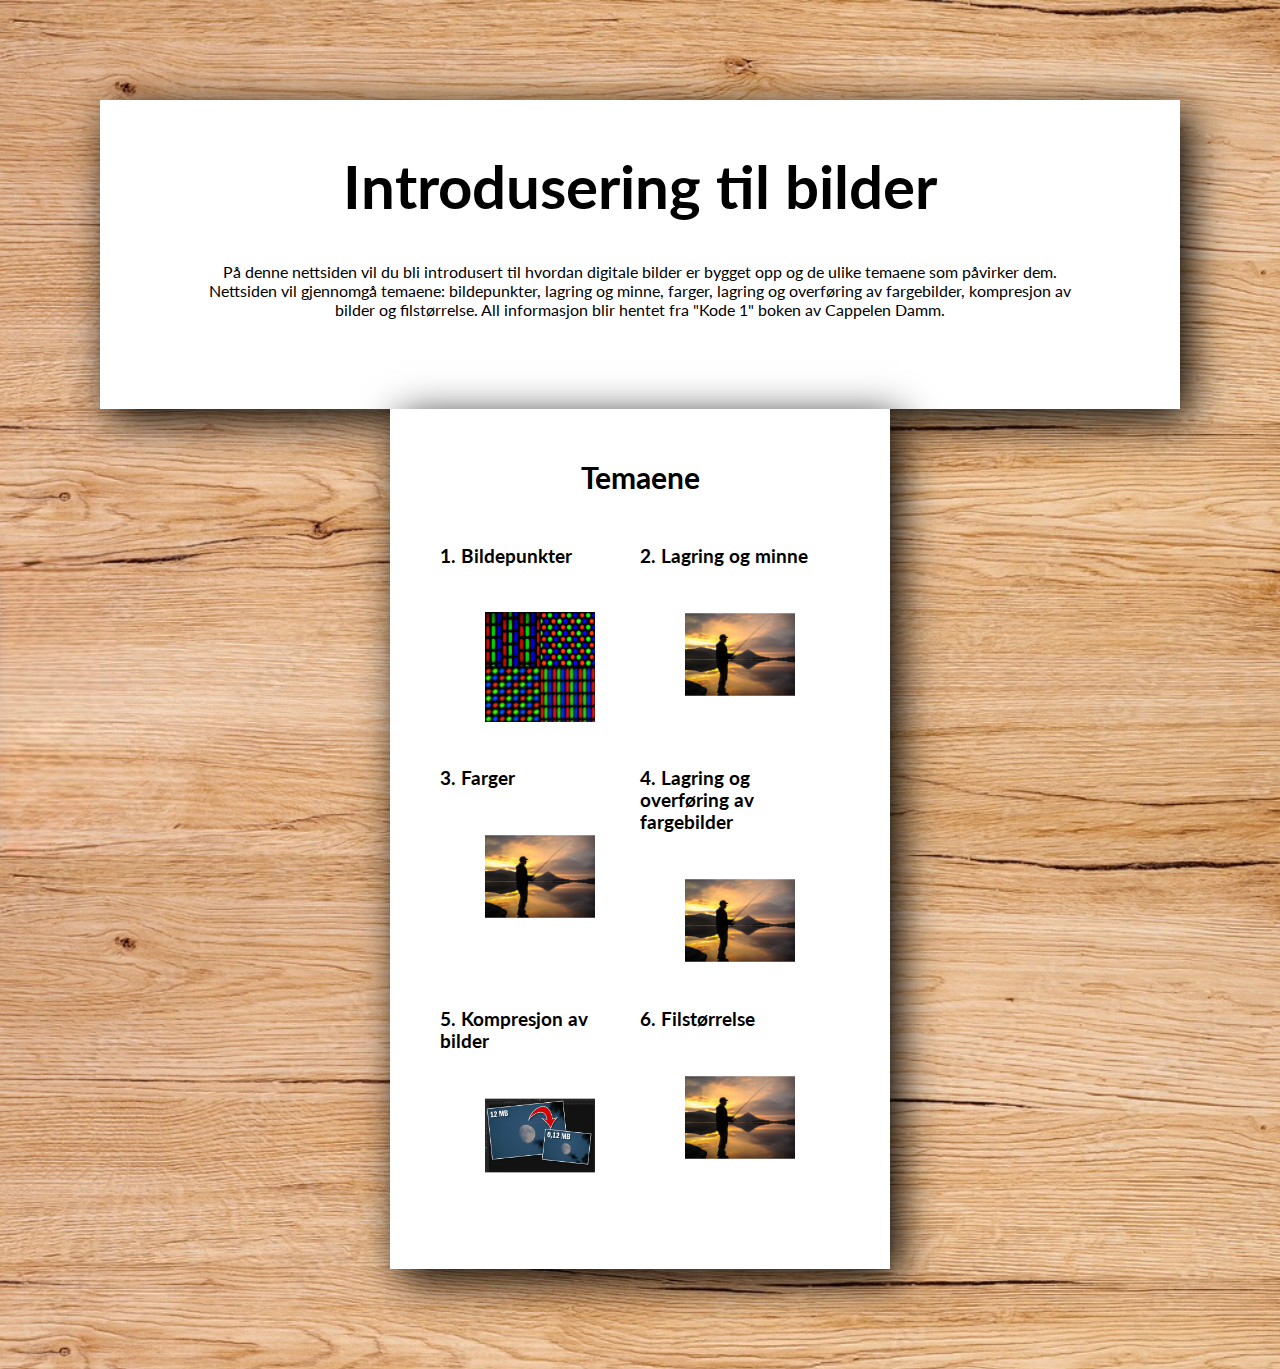
==== index.html @ dbbc94f3 "prøvde på grid" ====
<!DOCTYPE html>
<html lang="en">

<head>
    <meta charset="UTF-8">
    <meta name="viewport" content="width=device-width, initial-scale=1.0">
    <title>Introdusering til bilder</title>

    <link rel="stylesheet" href="Prosjekt.css">
    <link rel="stylesheet" href="stylesheet.css">
    <link rel="preconnect" href="https://fonts.googleapis.com">
    <link rel="preconnect" href="https://fonts.gstatic.com" crossorigin>
    <link
        href="https://fonts.googleapis.com/css2?family=Lato:ital,wght@0,100;0,300;0,400;0,700;0,900;1,100;1,300;1,400;1,700;1,900&display=swap"
        rel="stylesheet">

</head>

<body>

    <div class="container">
        <div>
            <h1>Introdusering til bilder</h1>
            <p>På denne nettsiden vil du bli introdusert til hvordan digitale bilder er bygget opp og de ulike temaene
                som påvirker dem. Nettsiden vil gjennomgå temaene: bildepunkter, lagring og minne, farger, lagring og
                overføring av fargebilder, kompresjon av bilder og filstørrelse. All informasjon blir hentet fra "Kode
                1" boken av Cappelen Damm.
            </p>
        </div>
    </div>
    <br>
    <div class="container">
        <h2>Temaene</h2>
        <div class="minor">
            
            <div>
                <h3>1. Bildepunkter</h3>

                <a href="Bildepunkter.html"><img src="bilder_prosjekt2/bildepunkter.jpg"></a>
            </div>
            <div>
                <h3>2. Lagring og minne</h3>
                <a href="lagringogminne.html"><img src="bilder_prosjekt2/fisker.jpg"></a>
            </div>
            <div>
                <h3>3. Farger</h3>
                <a href="Farger.html"><img src="bilder_prosjekt2/fisker.jpg"></a>
            </div>
            <div>
                <h3>4. Lagring og overføring av fargebilder</h3>
                <a href="la.html"><img src="bilder_prosjekt2/fisker.jpg"></a>
            </div>
            <div>
                <h3>5. Kompresjon av bilder</h3>
                <a href="kompresjon.html"><img src="bilder_prosjekt2/kompresjon.jpg"></a>
            </div>
            <div>
                <h3>6. Filstørrelse</h3>
                <img src="bilder_prosjekt2/fisker.jpg">
            </div>
        </div>
    </div>
</body>

</html>
---- Prosjekt.css ----
*{
    margin: 0;
    padding: 0;
    box-sizing: border-box;
}
img{
    width: 100%;
}

:root{
    --bakgrunnsfarge1: #546A76;
    --alternativblå: #4F5D75;

}
body{
    margin: 100px;
    background-image: url(bilder_prosjekt2/bord.jpeg);
    background-size: contain;    
    
}

h1{
    text-align: center;
    font-size: 60px;
}
h2{
    text-align: center;
    font-size: 30px;
    padding-bottom: 50px;
}
p{
    margin: 40px;
    text-align: center;
}
img{
    width: 500px;    
    padding: 50px;
}
.container{
    background-color: white;
    box-shadow: 10px 10px 40px;
    padding: 50px;
    display: grid;
    
    
    

}
.minor{
    display: grid;
    grid-template-columns: 200px 200px;
    grid-template-rows: auto;
}

div img, h3{
    display: flex;
}
img{
    transform: scale(1.1);
    transition: transform 0.3s ease;
}
---- stylesheet.css ----
* {
    box-sizing: border-box;
    padding: 0;
    margin: 0;

}

img {
    width: 100%;
}

body{
    font-family: "Lato", sans-serif;
    background-image: url(bilder_prosjekt2/bord.jpeg);
    background-size: contain;  
    display: flex;
    flex-wrap: wrap;
    justify-content: center;  
}

main {
    justify-content: center;
    background-color: #f2f2f2;
    border: 4px solid #f2f2f2;
    display: flex;
    flex-wrap: wrap;
    justify-content: center;
    box-shadow: 10px 10px 40px;
    width: 650px;
    padding: 10px;
    margin-top: 25px;

}

.temanettside {
    height: 100px;

}

.forsidelenke {
    display: flex;
    font-size: 50px;
    text-decoration: none;
    color: #4F5D75;
}

.forsidelenke:hover {
    color: #546A76;

}

.navbar {
    display: flex;
    background-color: #f2f2f2;
    border: 4px solid #f2f2f2;
    margin-bottom: 25px;
    box-shadow: 10px 10px 40px;
    justify-content: space-between;
}

.navbar img {
    height: 50px;
}
.knapp{
    padding: 8px 14px;
    cursor: pointer;
    border: 2px solid black;
    box-shadow: 2px 2px 0 0 white, 4px 4px 0 0 black;
    margin: 10px;
    transition-duration:200ms;
    background-color: white;
    font-size: 20px;
    

}
.knapp:hover{
    box-shadow: 3px 3px white, 6px 6px 0 0 black;
    transform: translate(-2px, -2px );
    
}
a{
    text-decoration: none;  
    color: black;
}
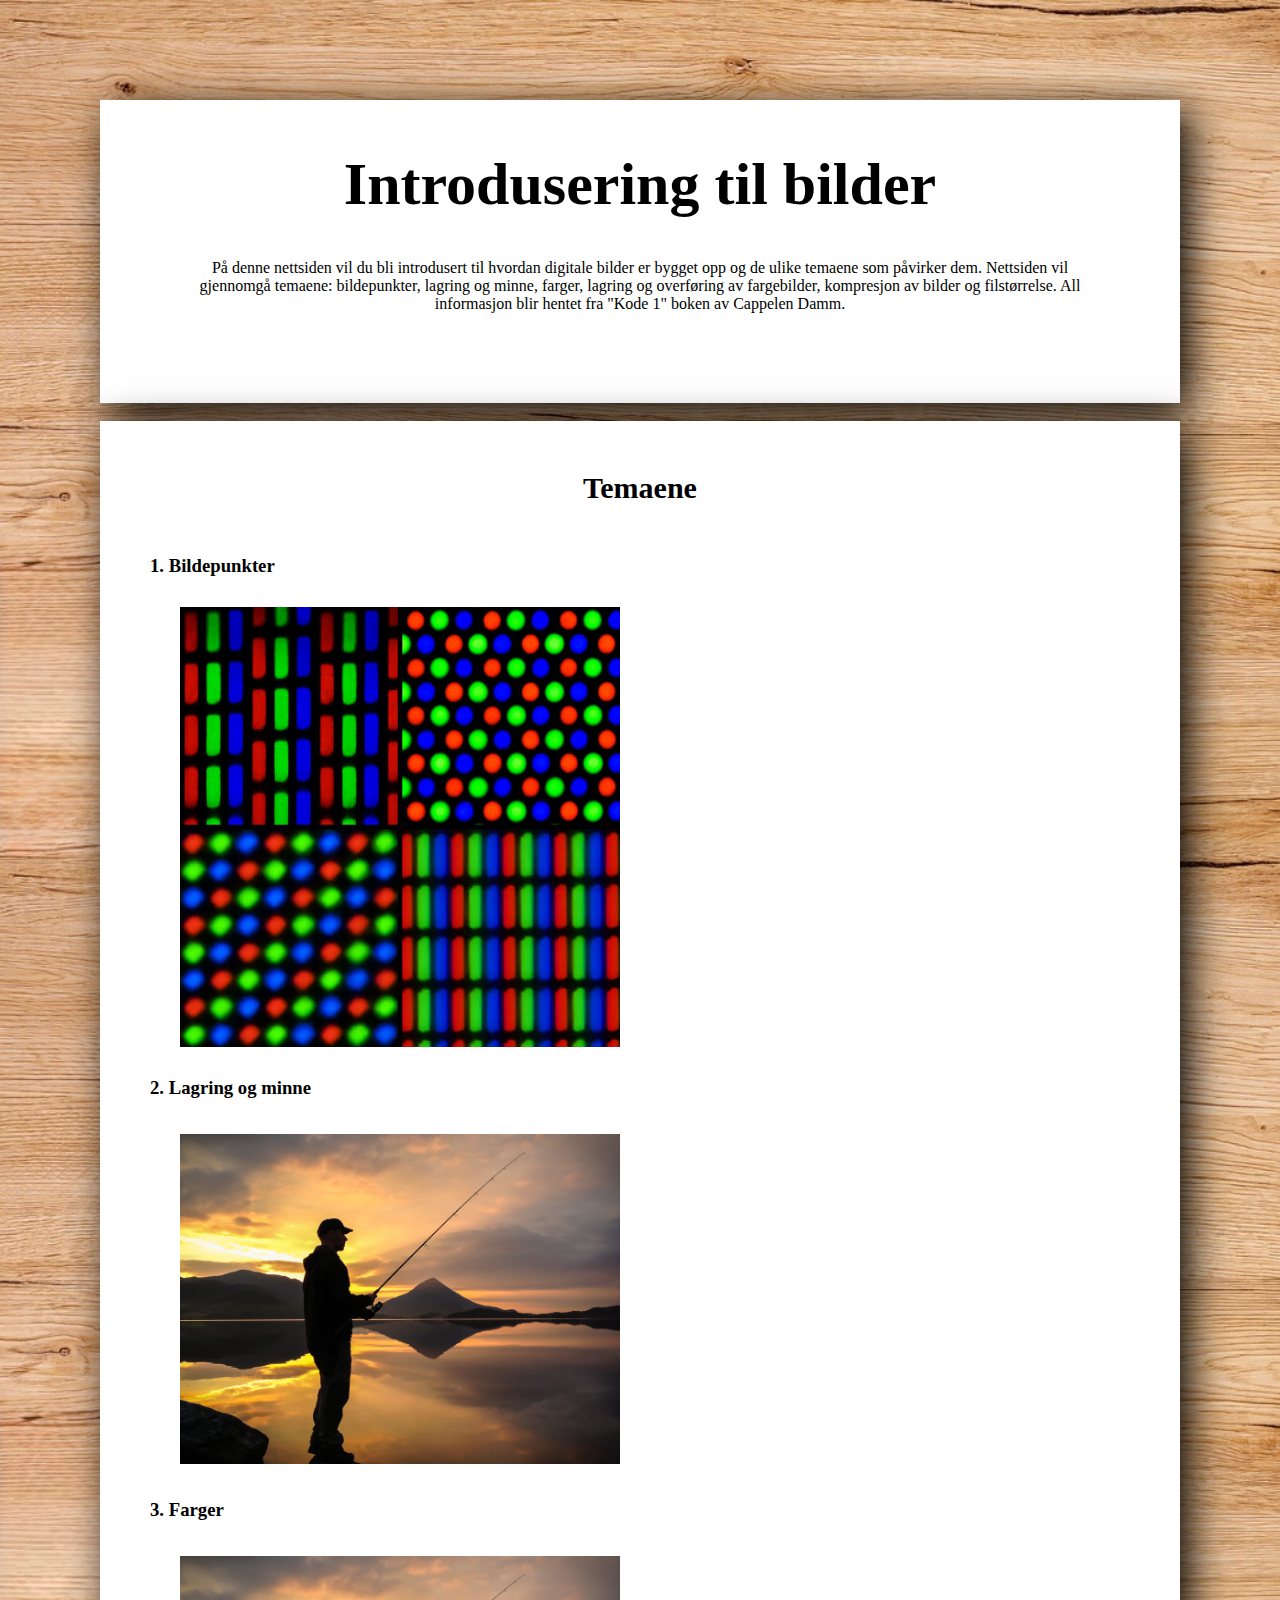
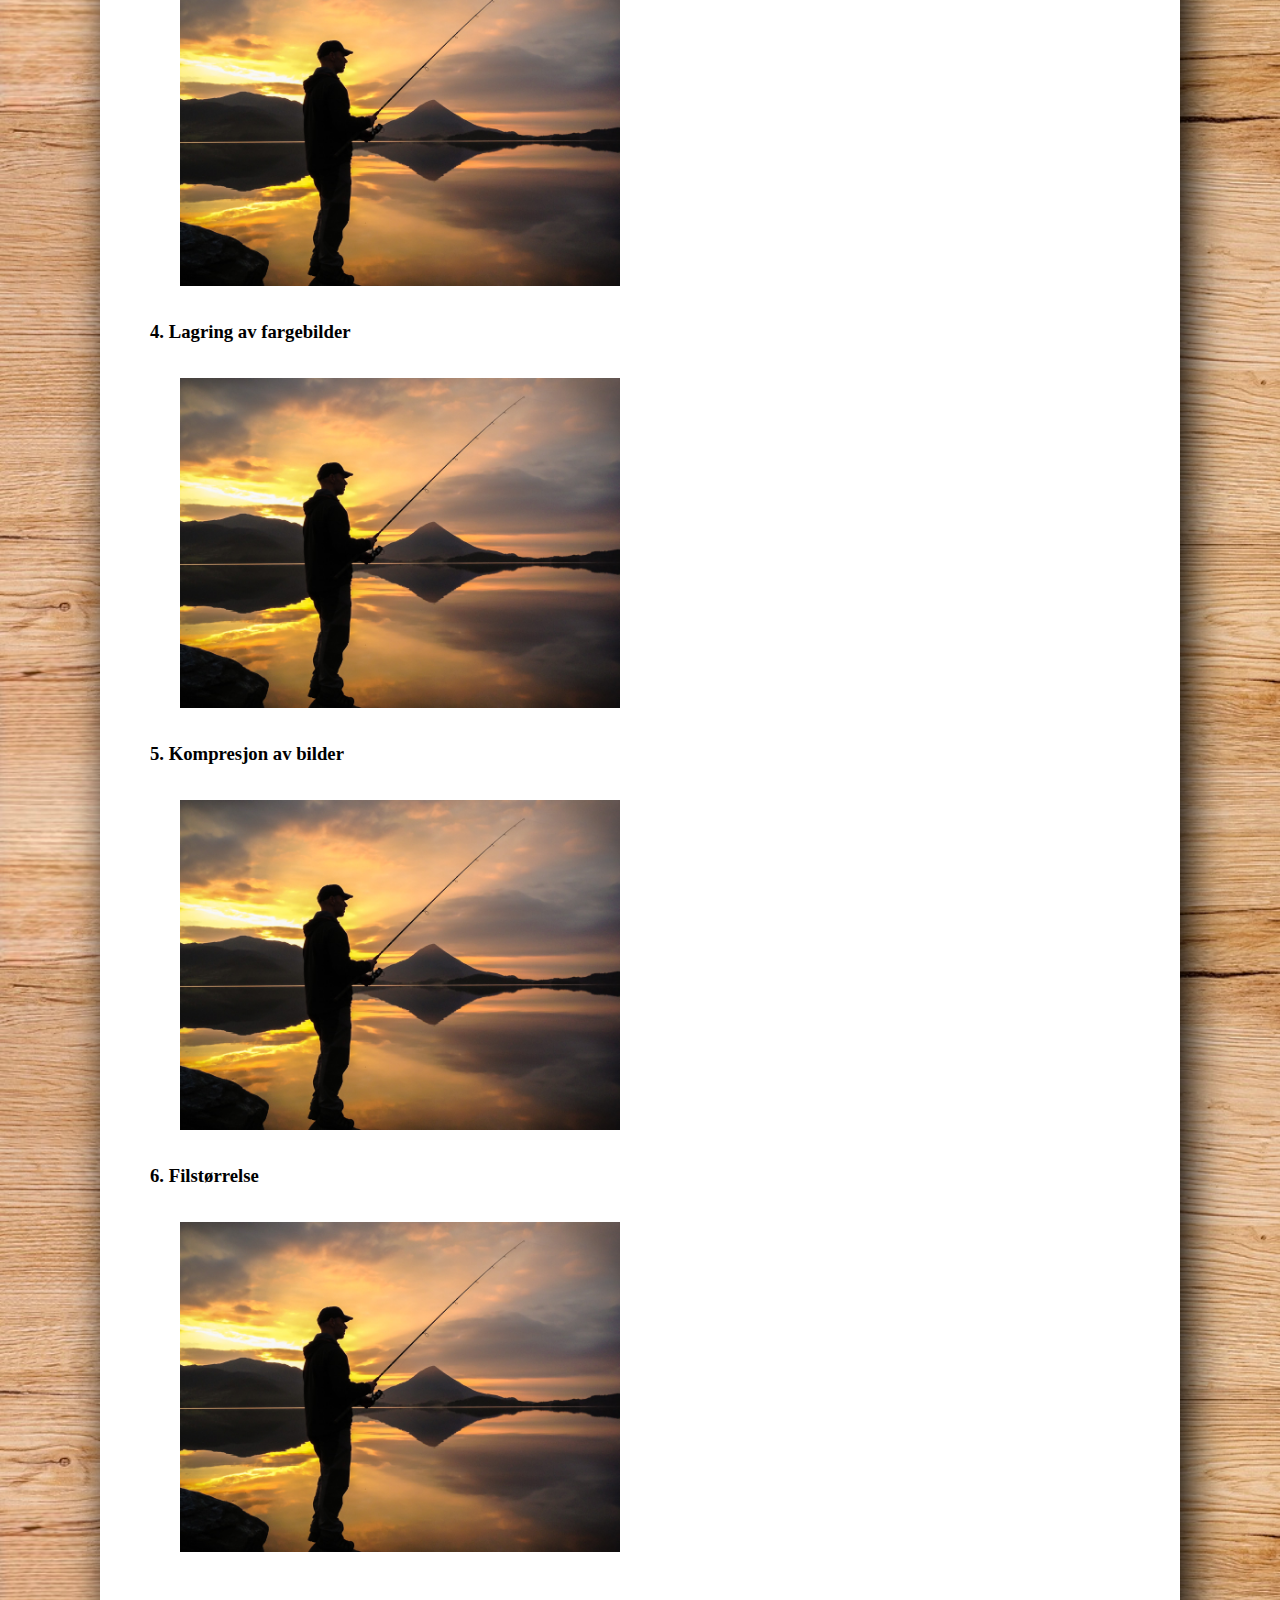
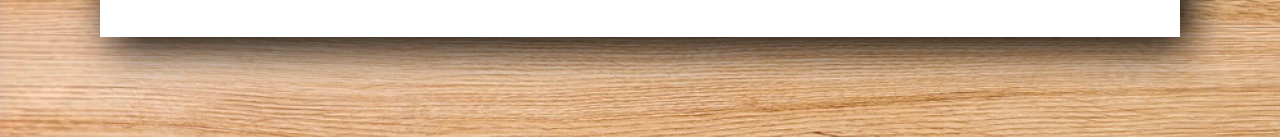
==== commit 39ffa8a8: "Update index.html" ====
--- a/index.html
+++ b/index.html
@@ -7,7 +7,6 @@
     <title>Introdusering til bilder</title>
 
     <link rel="stylesheet" href="Prosjekt.css">
-    <link rel="stylesheet" href="stylesheet.css">
     <link rel="preconnect" href="https://fonts.googleapis.com">
     <link rel="preconnect" href="https://fonts.gstatic.com" crossorigin>
     <link
@@ -31,35 +30,34 @@
     <br>
     <div class="container">
         <h2>Temaene</h2>
-        <div class="minor">
-            
+        <div class="grid">
             <div>
                 <h3>1. Bildepunkter</h3>
-
                 <a href="Bildepunkter.html"><img src="bilder_prosjekt2/bildepunkter.jpg"></a>
             </div>
             <div>
                 <h3>2. Lagring og minne</h3>
-                <a href="lagringogminne.html"><img src="bilder_prosjekt2/fisker.jpg"></a>
+                <img src="bilder_prosjekt2/fisker.jpg">
             </div>
             <div>
                 <h3>3. Farger</h3>
-                <a href="Farger.html"><img src="bilder_prosjekt2/fisker.jpg"></a>
+                <img src="bilder_prosjekt2/fisker.jpg">
             </div>
             <div>
-                <h3>4. Lagring og overføring av fargebilder</h3>
-                <a href="la.html"><img src="bilder_prosjekt2/fisker.jpg"></a>
+                <h3>4. Lagring av fargebilder</h3>
+                <img src="bilder_prosjekt2/fisker.jpg">
             </div>
             <div>
                 <h3>5. Kompresjon av bilder</h3>
-                <a href="kompresjon.html"><img src="bilder_prosjekt2/kompresjon.jpg"></a>
+                <a href="kompresjon.html"><img src="bilder_prosjekt2/fisker.jpg"></a>
             </div>
-            <div>
+            <div">
                 <h3>6. Filstørrelse</h3>
                 <img src="bilder_prosjekt2/fisker.jpg">
-            </div>
         </div>
     </div>
+    </div>
+
 </body>
 
 </html>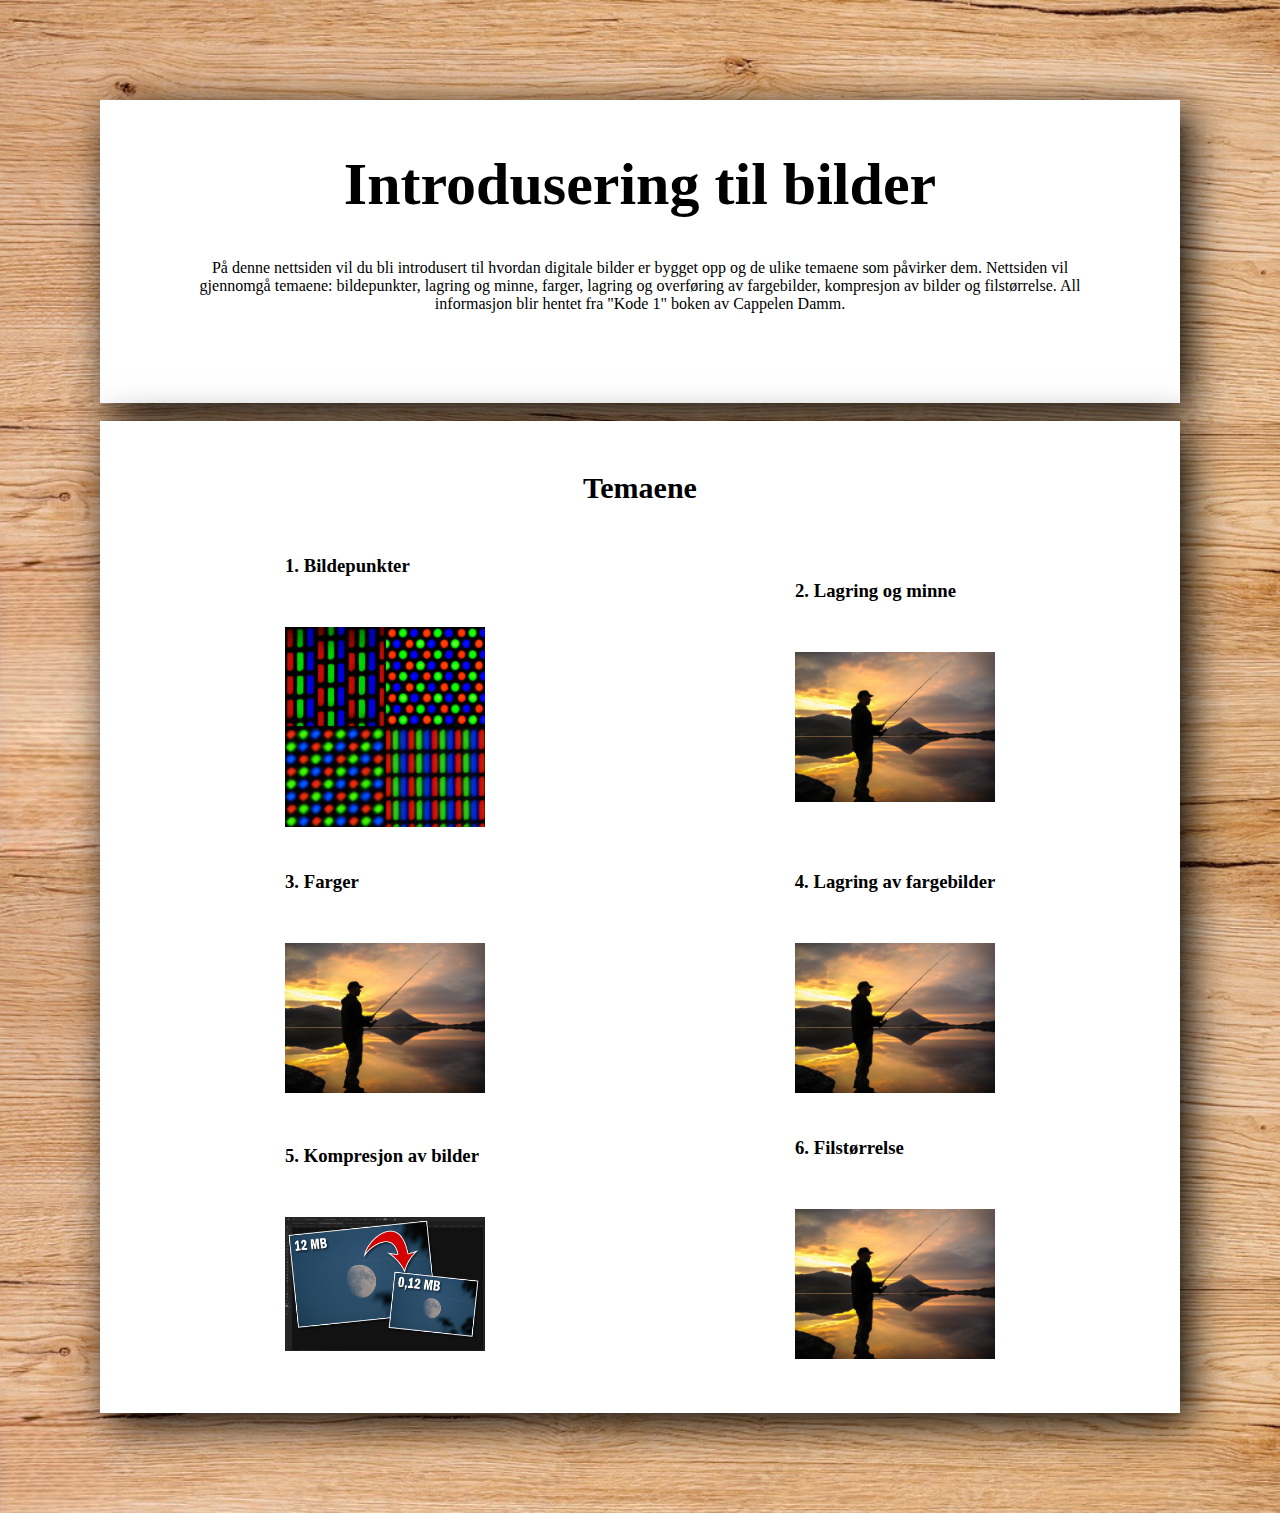
==== commit 64f8db6b: "gjorde media qurrey eller hva det heter" ====
--- a/index.html
+++ b/index.html
@@ -49,7 +49,7 @@
             </div>
             <div>
                 <h3>5. Kompresjon av bilder</h3>
-                <a href="kompresjon.html"><img src="bilder_prosjekt2/fisker.jpg"></a>
+                <a href="kompresjon.html"><img src="bilder_prosjekt2/kompresjon.jpg"></a>
             </div>
             <div">
                 <h3>6. Filstørrelse</h3>
--- a/Prosjekt.css
+++ b/Prosjekt.css
@@ -1,61 +1,74 @@
-*{
+* {
     margin: 0;
     padding: 0;
     box-sizing: border-box;
 }
-img{
+
+img {
     width: 100%;
 }
+@media (max-width: 480px) {
+    .grid {
+        grid-template-columns: 1fr; /* 1 column on small screens (e.g., phones) */
+    }
+}
 
-:root{
+
+:root {
     --bakgrunnsfarge1: #546A76;
     --alternativblå: #4F5D75;
 
 }
-body{
+
+body {
     margin: 100px;
     background-image: url(bilder_prosjekt2/bord.jpeg);
-    background-size: contain;    
-    
+    background-size: contain;
+
 }
 
-h1{
+h1 {
     text-align: center;
     font-size: 60px;
 }
-h2{
+
+h2 {
     text-align: center;
     font-size: 30px;
     padding-bottom: 50px;
 }
-p{
+
+p {
     margin: 40px;
     text-align: center;
 }
-img{
-    width: 500px;    
-    padding: 50px;
+
+div img{
+    width: 200px;
 }
-.container{
+
+div img:hover {
+    transform: scale(1.1);
+    transition: transform 0.3s ease;
+}
+
+.container {
     background-color: white;
     box-shadow: 10px 10px 40px;
     padding: 50px;
-    display: grid;
-    
-    
-    
-
-}
-.minor{
-    display: grid;
-    grid-template-columns: 200px 200px;
-    grid-template-rows: auto;
 }
 
-div img, h3{
+.grid{
+    display: grid;
+    grid-template-columns: repeat(2, 1fr);
+    gap: 40px;
+    justify-items: center;
+    align-items: center;
+}
+
+h3 {
     display: flex;
+    margin-bottom: 50px;
 }
-img{
-    transform: scale(1.1);
-    transition: transform 0.3s ease;
-}+
+
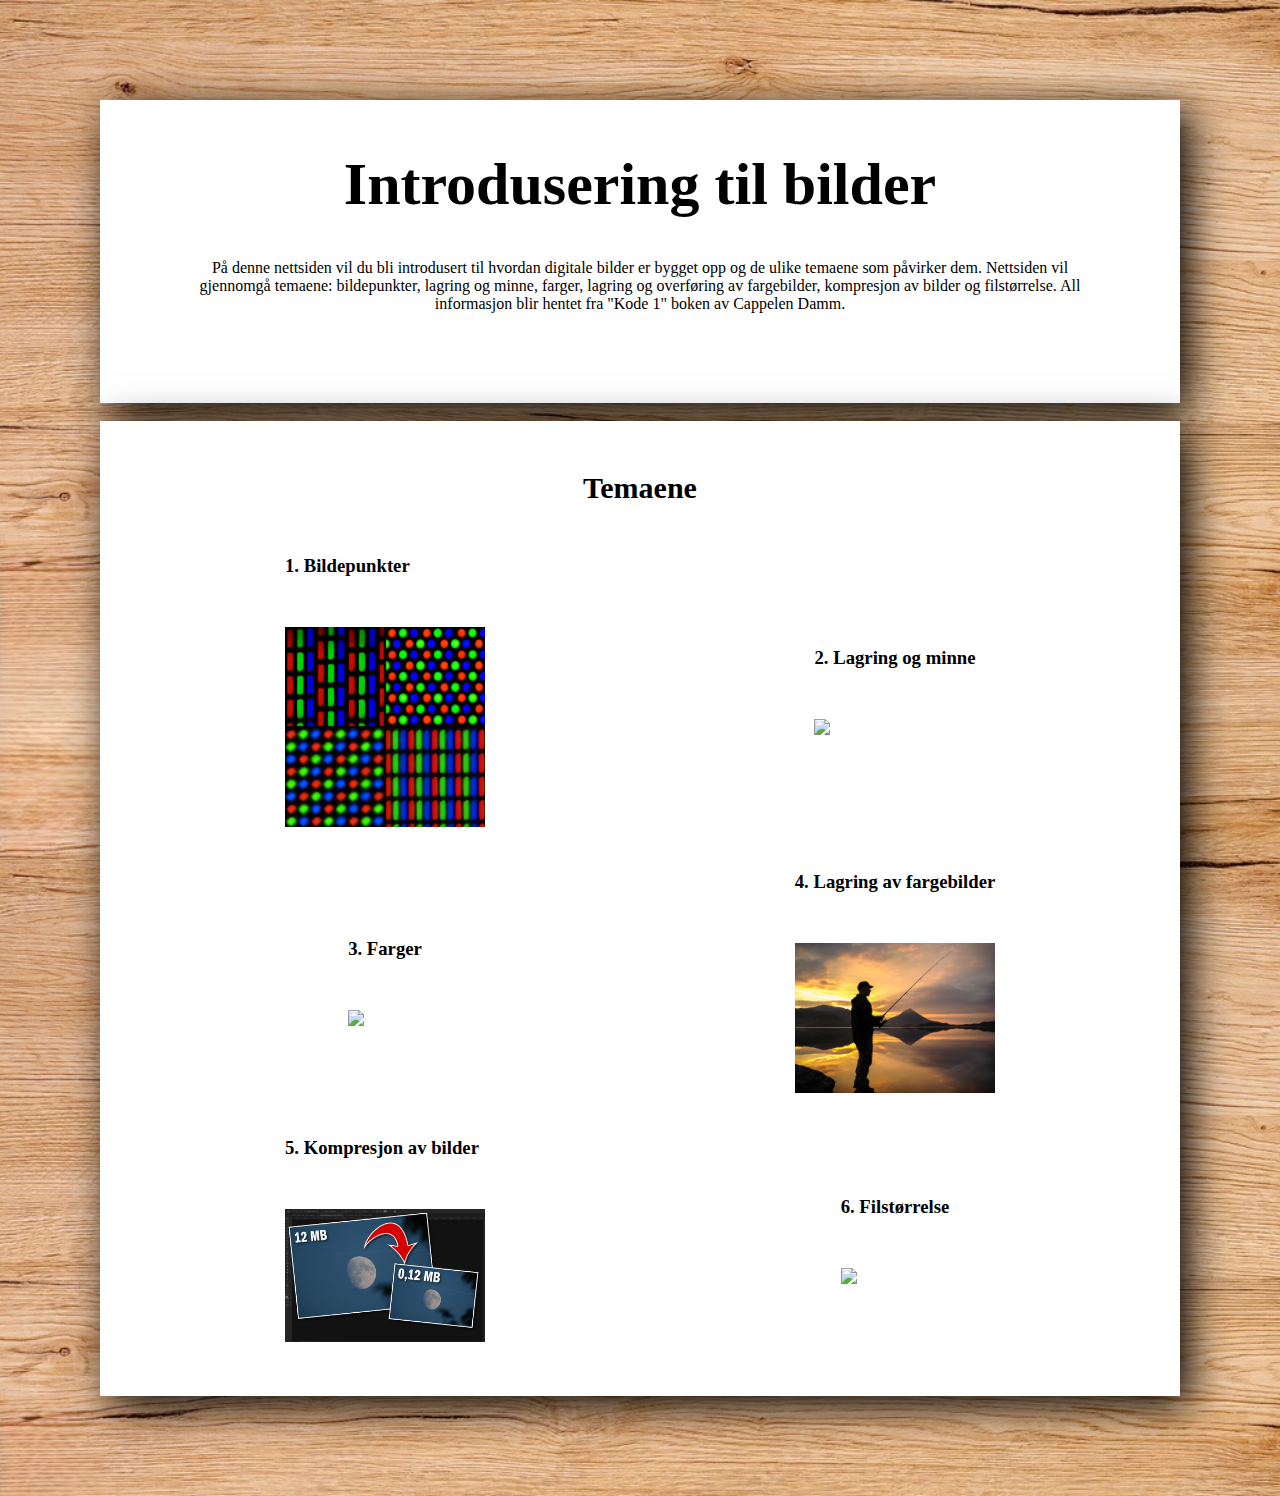
==== commit 73aa6e24: "La til lenkene til sidene" ====
--- a/index.html
+++ b/index.html
@@ -37,11 +37,11 @@
             </div>
             <div>
                 <h3>2. Lagring og minne</h3>
-                <img src="bilder_prosjekt2/fisker.jpg">
+                <a href="lagringogminne.html"><img src="bilder_prosjekt2/lagringogminne.jpg"></a>
             </div>
             <div>
                 <h3>3. Farger</h3>
-                <img src="bilder_prosjekt2/fisker.jpg">
+                <a href="Farger.html"><img src="bilder_prosjekt2/farger1.jpg"></a>
             </div>
             <div>
                 <h3>4. Lagring av fargebilder</h3>
@@ -53,7 +53,7 @@
             </div>
             <div">
                 <h3>6. Filstørrelse</h3>
-                <img src="bilder_prosjekt2/fisker.jpg">
+                <a href="Filstørrelse.html"><img src="bilder_prosjekt2/filstørrelse.jpg"></a>
         </div>
     </div>
     </div>
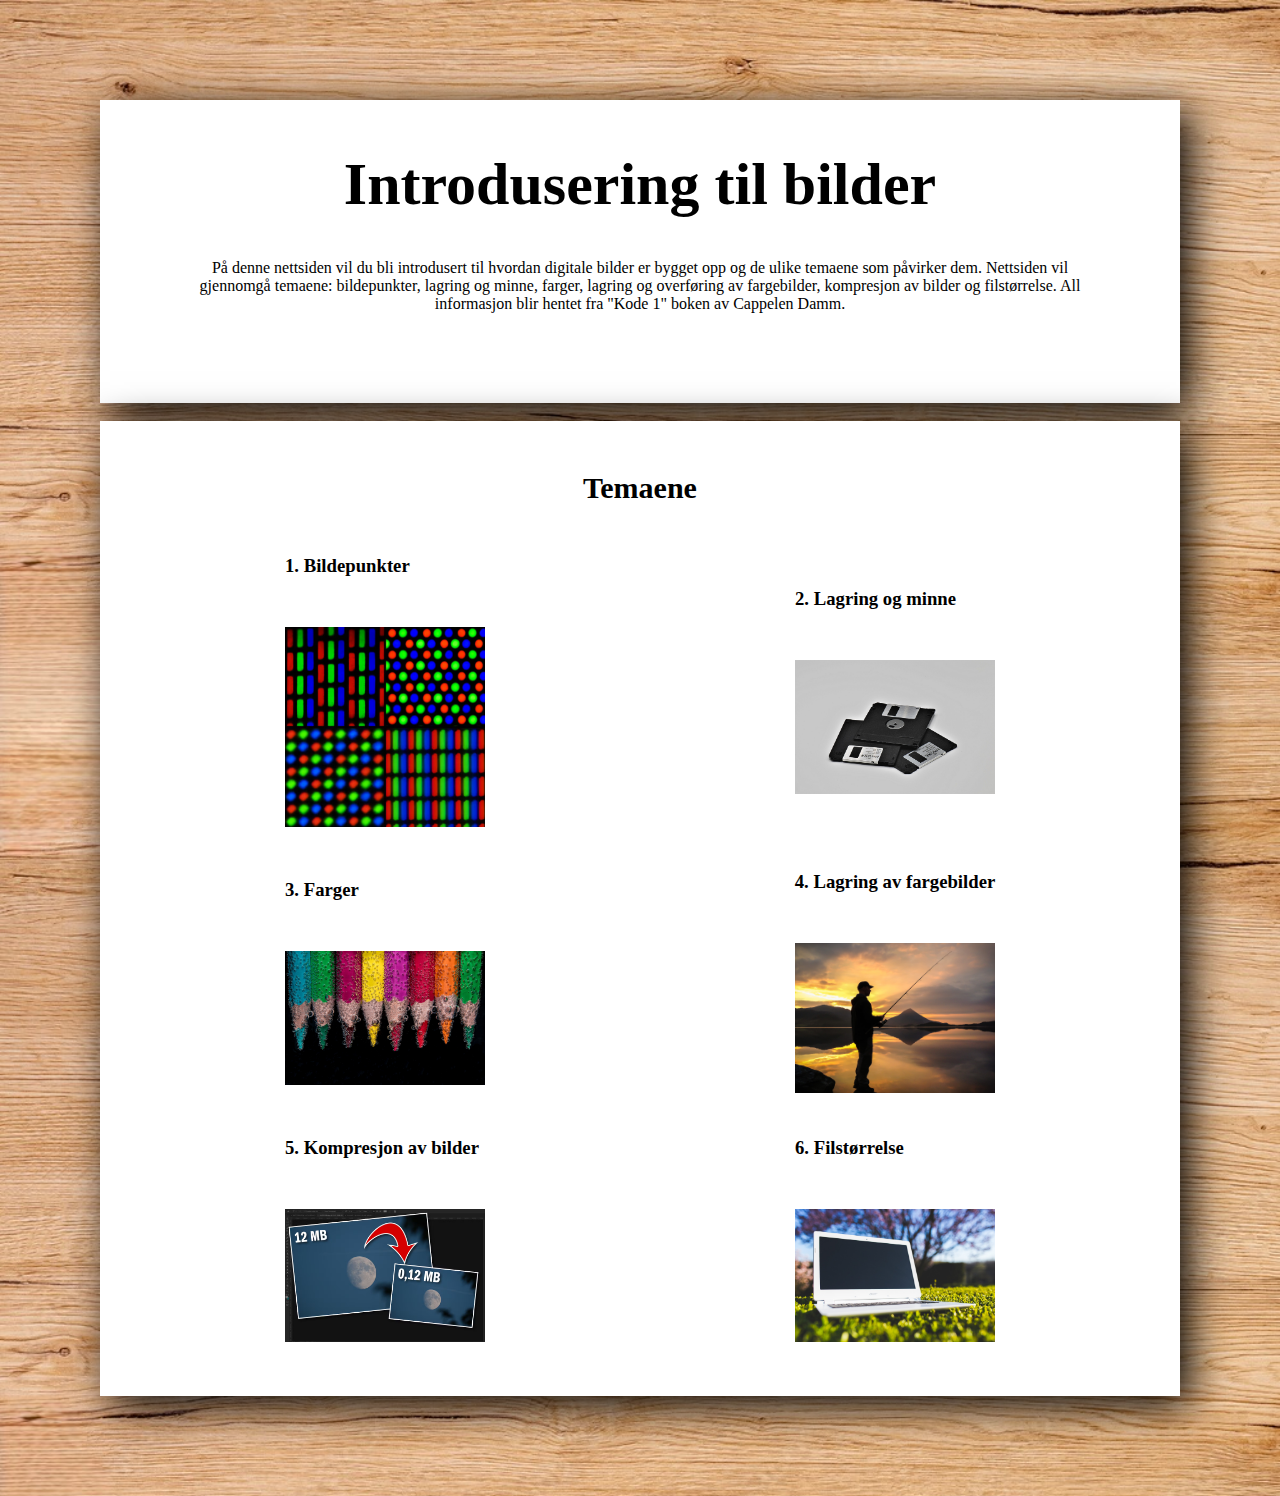
==== commit d02b44fe: "filstørrelser" ====
--- a/index.html
+++ b/index.html
@@ -53,7 +53,7 @@
             </div>
             <div">
                 <h3>6. Filstørrelse</h3>
-                <a href="Filstørrelse.html"><img src="bilder_prosjekt2/filstørrelse.jpg"></a>
+                <a href="filstørrelse2.html"><img src="bilder_prosjekt2/filstørrelse.jpg"></a>
         </div>
     </div>
     </div>
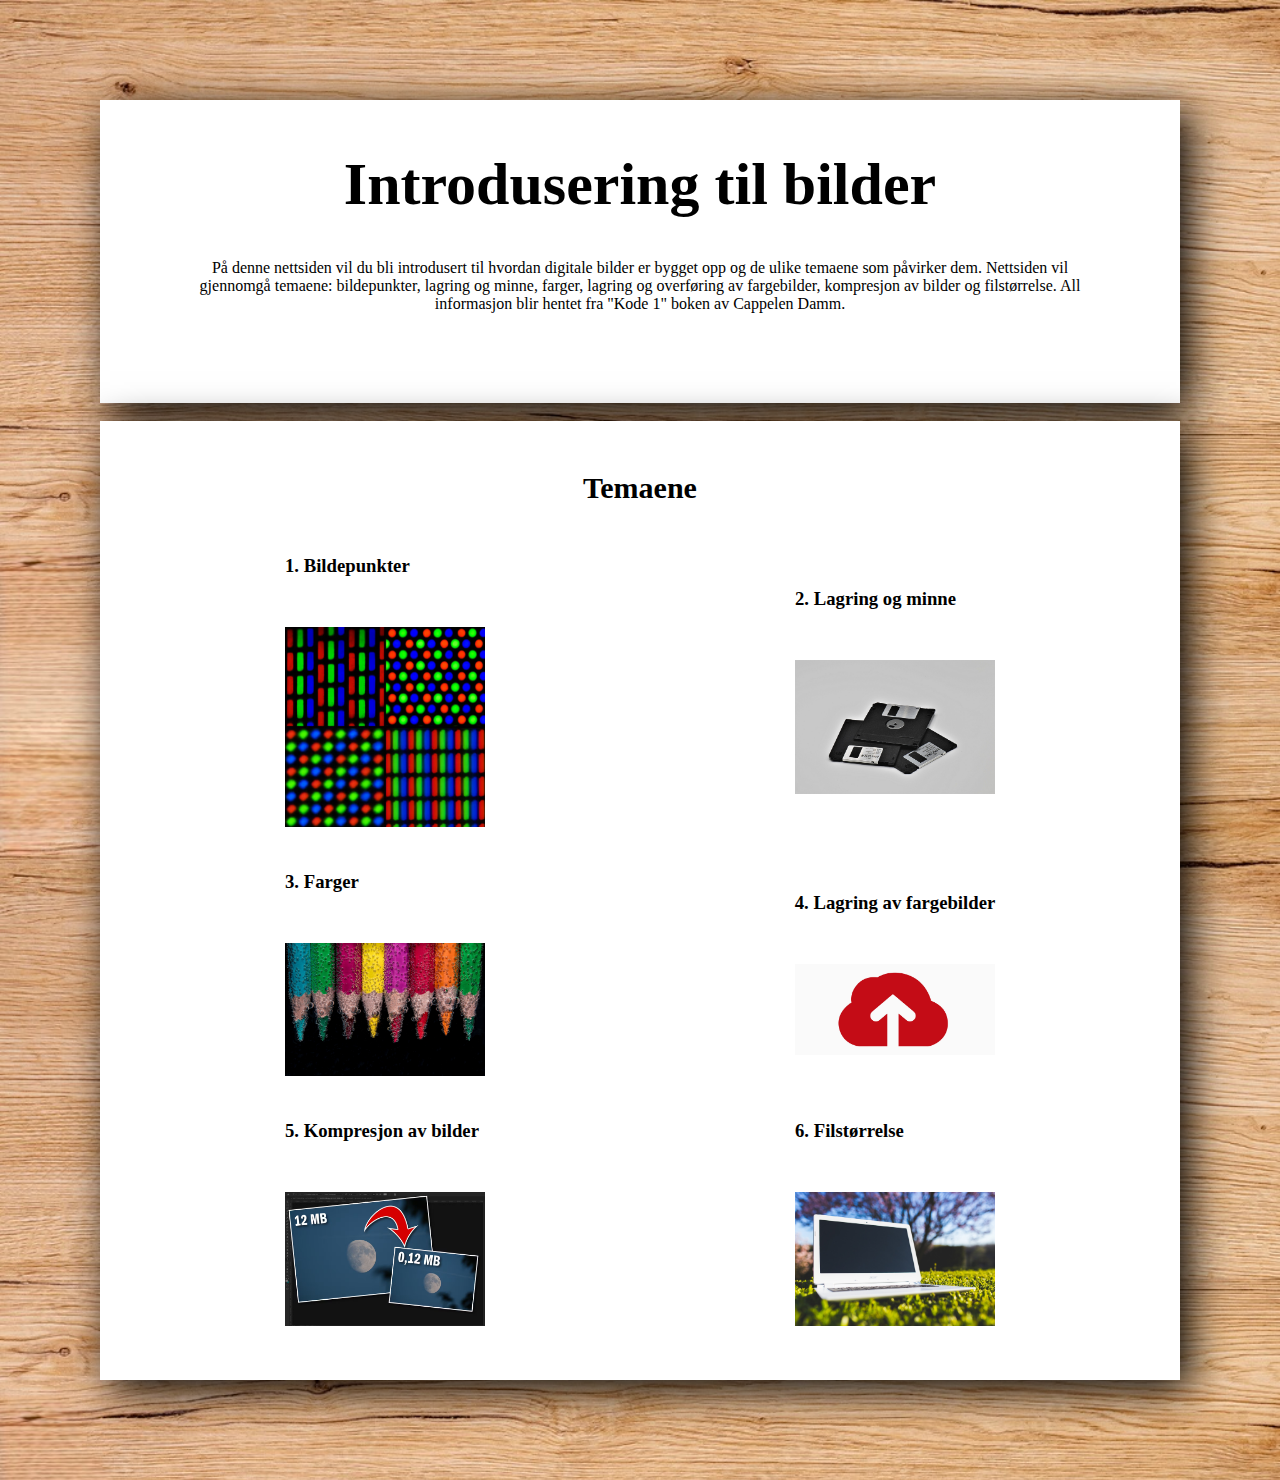
==== commit e1803383: "fikset media and knapper" ====
--- a/index.html
+++ b/index.html
@@ -45,7 +45,7 @@
             </div>
             <div>
                 <h3>4. Lagring av fargebilder</h3>
-                <img src="bilder_prosjekt2/fisker.jpg">
+                <a href="Fargebilder.html"><img src="bilder_prosjekt2/lagring_og_overføring.png"></a>
             </div>
             <div>
                 <h3>5. Kompresjon av bilder</h3>
--- a/Prosjekt.css
+++ b/Prosjekt.css
@@ -1,3 +1,5 @@
+
+
 * {
     margin: 0;
     padding: 0;
@@ -7,24 +9,13 @@
 img {
     width: 100%;
 }
-@media (max-width: 480px) {
-    .grid {
-        grid-template-columns: 1fr; /* 1 column on small screens (e.g., phones) */
-    }
-}
 
 
-:root {
-    --bakgrunnsfarge1: #546A76;
-    --alternativblå: #4F5D75;
-
-}
 
 body {
     margin: 100px;
     background-image: url(bilder_prosjekt2/bord.jpeg);
     background-size: contain;
-
 }
 
 h1 {
@@ -43,7 +34,7 @@
     text-align: center;
 }
 
-div img{
+div img {
     width: 200px;
 }
 
@@ -58,7 +49,7 @@
     padding: 50px;
 }
 
-.grid{
+.grid {
     display: grid;
     grid-template-columns: repeat(2, 1fr);
     gap: 40px;
@@ -72,3 +63,41 @@
 }
 
 
+@media (max-width: 700px) {
+    body {
+        margin: 20px;
+        
+    }
+
+    h1 {
+        font-size: 40px;
+    }
+
+    h2 {
+        font-size: 20px;
+        padding-bottom: 20px;
+    }
+
+    p {
+        margin: 20px;
+        font-size: 14px;
+    }
+
+    div img {
+        width: 150px;
+    }
+
+    .container {
+        padding: 20px;
+        box-shadow: 5px 5px 20px;
+    }
+
+    .grid {
+        grid-template-columns: 1fr;
+        gap: 20px;
+    }
+
+    h3 {
+        margin-bottom: 20px;
+    }
+}
